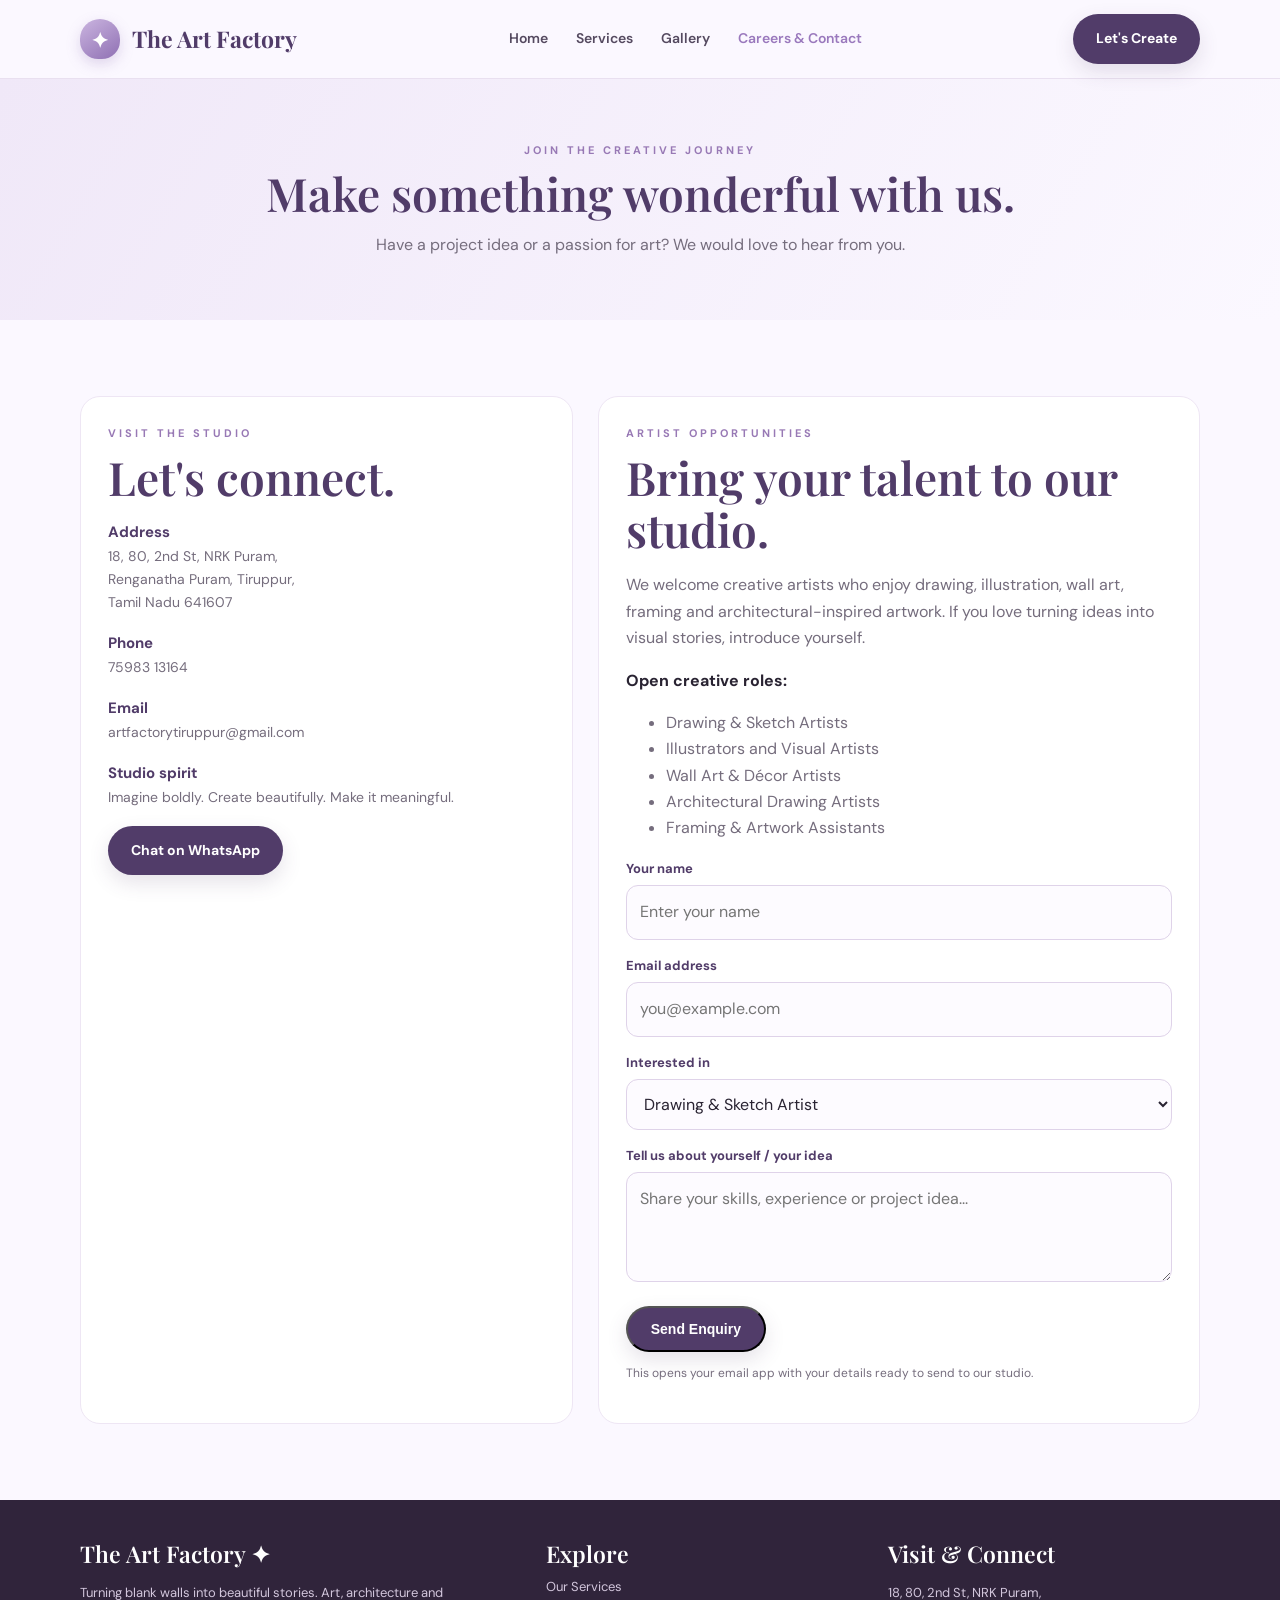
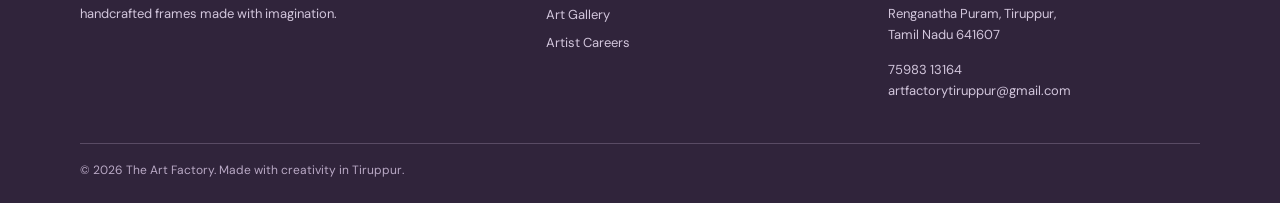
==== contact.html @ cb4524df "Initial commit" ====
<!doctype html>
<html lang="en"><head><meta charset="utf-8"><meta name="viewport" content="width=device-width, initial-scale=1"><meta name="description" content="The Art Factory - custom wall art, architectural drawings, frames and creative artwork in Tiruppur."><title>Careers & Contact | The Art Factory</title><link rel="stylesheet" href="assets/style.css"></head><body>
<header><div class="wrap nav"><a class="brand" href="index.html"><span class="mark">✦</span> The Art Factory</a><button class="menu" aria-label="Open menu">☰</button><nav class="links"><a class="" href="index.html">Home</a><a class="" href="services.html">Services</a><a class="" href="gallery.html">Gallery</a><a class="active" href="contact.html">Careers & Contact</a></nav><a class="btn" href="contact.html">Let's Create</a></div></header>

<main><section class="page-hero"><div class="wrap"><div class="eyebrow">Join the creative journey</div><h1>Make something wonderful with us.</h1><p>Have a project idea or a passion for art? We would love to hear from you.</p></div></section>
<section class="section"><div class="wrap"><div class="contact-grid"><div class="contact-box"><div class="eyebrow">Visit the studio</div><h2>Let's connect.</h2><div class="contact-line"><strong>Address</strong>18, 80, 2nd St, NRK Puram,<br>Renganatha Puram, Tiruppur,<br>Tamil Nadu 641607</div><div class="contact-line"><strong>Phone</strong><a href="tel:+917598313164">75983 13164</a></div><div class="contact-line"><strong>Email</strong><a href="mailto:artfactorytiruppur@gmail.com">artfactorytiruppur@gmail.com</a></div><div class="contact-line"><strong>Studio spirit</strong>Imagine boldly. Create beautifully. Make it meaningful.</div><a class="btn" href="https://wa.me/917598313164" target="_blank" rel="noopener">Chat on WhatsApp</a></div>
<div class="contact-box"><div class="eyebrow">Artist opportunities</div><h2>Bring your talent to our studio.</h2><p class="muted">We welcome creative artists who enjoy drawing, illustration, wall art, framing and architectural-inspired artwork. If you love turning ideas into visual stories, introduce yourself.</p><p><strong>Open creative roles:</strong></p><ul class="muted"><li>Drawing & Sketch Artists</li><li>Illustrators and Visual Artists</li><li>Wall Art & Décor Artists</li><li>Architectural Drawing Artists</li><li>Framing & Artwork Assistants</li></ul>
<form id="artistForm"><div class="form-row"><label for="name">Your name</label><input id="name" name="name" required placeholder="Enter your name"></div><div class="form-row"><label for="email">Email address</label><input id="email" name="email" type="email" required placeholder="you@example.com"></div><div class="form-row"><label for="role">Interested in</label><select id="role" name="role"><option>Drawing & Sketch Artist</option><option>Illustrator / Visual Artist</option><option>Wall Art & Décor Artist</option><option>Architectural Drawing Artist</option><option>Framing Assistant</option><option>Custom Art Project</option></select></div><div class="form-row"><label for="message">Tell us about yourself / your idea</label><textarea id="message" name="message" placeholder="Share your skills, experience or project idea..."></textarea></div><button class="btn" type="submit">Send Enquiry</button><p class="form-note">This opens your email app with your details ready to send to our studio.</p></form></div></div></div></section></main>
<footer><div class="wrap"><div class="footer-grid"><div><div class="footer-title">The Art Factory ✦</div><p>Turning blank walls into beautiful stories. Art, architecture and handcrafted frames made with imagination.</p></div><div><div class="footer-title">Explore</div><a href="services.html">Our Services</a><a href="gallery.html">Art Gallery</a><a href="contact.html">Artist Careers</a></div><div><div class="footer-title">Visit & Connect</div><p>18, 80, 2nd St, NRK Puram,<br>Renganatha Puram, Tiruppur,<br>Tamil Nadu 641607</p><p>75983 13164<br>artfactorytiruppur@gmail.com</p></div></div><div class="copyright">© 2026 The Art Factory. Made with creativity in Tiruppur.</div></div></footer><script src="assets/script.js"></script></body></html>
---- assets/style.css ----
@import url('https://fonts.googleapis.com/css2?family=DM+Sans:wght@400;500;600;700&family=Playfair+Display:wght@500;600;700&display=swap');
:root{--lav:#a88bc8;--deep:#513c69;--ink:#292332;--muted:#756d7d;--cream:#fbf8ff;--pale:#eee5f7;--gold:#d8b979}
*{box-sizing:border-box}html{scroll-behavior:smooth}body{margin:0;background:var(--cream);color:var(--ink);font-family:'DM Sans',sans-serif;line-height:1.65}a{color:inherit;text-decoration:none}.wrap{width:min(1120px,90%);margin:auto}
header{position:sticky;top:0;z-index:10;background:#fbf8fff0;backdrop-filter:blur(12px);border-bottom:1px solid #e9e0f0}.nav{height:78px;display:flex;align-items:center;justify-content:space-between}.brand{display:flex;align-items:center;gap:12px;font-family:'Playfair Display',serif;font-size:23px;color:var(--deep);font-weight:700}.mark{width:40px;height:40px;border-radius:50% 50% 45% 45%;background:linear-gradient(145deg,#cbb5e0,#8f70b3);display:grid;place-items:center;color:white;font-size:21px;box-shadow:0 5px 14px #8f70b344}.links{display:flex;gap:28px;align-items:center;font-size:14px;font-weight:600;color:#554a60}.links a:hover,.links a.active{color:#9a79bd}.menu{display:none;border:0;background:none;font-size:26px;color:var(--deep)}
.btn{display:inline-block;background:var(--deep);color:white;padding:13px 23px;border-radius:999px;font-weight:700;font-size:14px;box-shadow:0 8px 20px #513c6925;transition:.2s}.btn:hover{transform:translateY(-2px);background:#6a4e86}.btn.light{background:white;color:var(--deep);border:1px solid #e3d7ed}.eyebrow{text-transform:uppercase;letter-spacing:3px;font-size:11px;font-weight:700;color:#9879b5}.hero{padding:76px 0 80px;background:radial-gradient(circle at 80% 20%,#e8dff2 0,transparent 30%),linear-gradient(120deg,#fbf8ff,#f2eafa)}.hero-grid{display:grid;grid-template-columns:1.02fr .98fr;gap:50px;align-items:center}.hero h1{font:600 clamp(42px,5.6vw,68px)/1.08 'Playfair Display',serif;color:var(--deep);margin:14px 0 20px}.hero p{color:var(--muted);max-width:510px;font-size:17px}.actions{display:flex;gap:12px;flex-wrap:wrap;margin-top:28px}.art-frame{position:relative;min-height:420px;border-radius:48% 48% 18px 18px;background:linear-gradient(145deg,#d9c9e9,#a98bc9);overflow:hidden;box-shadow:0 25px 55px #59416c24}.art-frame:before{content:"";position:absolute;width:72%;height:75%;left:14%;top:13%;border:12px solid #f8f0df;background:linear-gradient(135deg,#b9d0c3,#f1d4c8 52%,#d9c6e8);box-shadow:0 12px 22px #4c365533}.art-frame svg{position:absolute;width:75%;height:75%;left:12.5%;top:13%;z-index:1}.stamp{position:absolute;right:2%;bottom:8%;background:#fffaf0;padding:15px 20px;border-radius:50%;font:600 15px 'Playfair Display';color:var(--deep);transform:rotate(8deg);box-shadow:0 8px 25px #513c6925}
.section{padding:76px 0}.section-head{text-align:center;max-width:650px;margin:0 auto 38px}.section h2,.page-hero h1{font:600 clamp(32px,4vw,46px)/1.15 'Playfair Display',serif;color:var(--deep);margin:8px 0 12px}.section-head p,.muted{color:var(--muted)}.cards{display:grid;grid-template-columns:repeat(3,1fr);gap:20px}.card{background:white;border:1px solid #eee6f4;border-radius:20px;padding:26px;box-shadow:0 10px 30px #50396709}.card .icon{width:52px;height:52px;border-radius:16px;background:#f0e8f7;display:grid;place-items:center;font-size:25px;margin-bottom:16px}.card h3{font:600 22px 'Playfair Display';color:var(--deep);margin:0 0 8px}.card p{color:var(--muted);font-size:14px;margin:0}.band{background:var(--deep);color:white;padding:55px 0}.band-inner{display:flex;justify-content:space-between;align-items:center;gap:25px}.band h2{font:600 34px 'Playfair Display';margin:0}.band p{color:#e5dced;margin:6px 0 0}.band .btn{background:#fff;color:var(--deep)}
.page-hero{padding:62px 0;background:linear-gradient(120deg,#f0e8f8,#fbf8ff);text-align:center}.page-hero p{max-width:650px;margin:0 auto;color:var(--muted)}.two-col{display:grid;grid-template-columns:1fr 1fr;gap:42px;align-items:center}.visual-card{background:linear-gradient(145deg,#e8ddf2,#c7b1dc);border-radius:24px;padding:22px;min-height:300px;display:grid;place-items:center}.visual-card svg{width:100%;max-height:330px}.gallery{display:grid;grid-template-columns:repeat(3,1fr);gap:18px}.piece{border-radius:18px;overflow:hidden;background:white;border:1px solid #eee6f4}.piece-art{height:220px;display:grid;place-items:center;background:#eee5f7}.piece-art svg{width:90%;height:90%}.piece:nth-child(2) .piece-art{background:#f4e9e2}.piece:nth-child(3) .piece-art{background:#e5eee9}.piece:nth-child(4) .piece-art{background:#f2e8d8}.piece:nth-child(5) .piece-art{background:#e8e5f3}.piece:nth-child(6) .piece-art{background:#f4e3e9}.piece-info{padding:17px}.piece-info h3{margin:0;color:var(--deep);font:600 20px 'Playfair Display'}.piece-info p{margin:4px 0 0;color:var(--muted);font-size:13px}
.contact-grid{display:grid;grid-template-columns:.9fr 1.1fr;gap:25px}.contact-box{background:white;border:1px solid #eee6f4;border-radius:20px;padding:27px}.contact-line{margin:17px 0;color:var(--muted);font-size:14px}.contact-line strong{display:block;color:var(--deep);font-size:15px}.form-row{margin-bottom:15px}.form-row label{display:block;font-size:13px;font-weight:700;color:var(--deep);margin-bottom:6px}.form-row input,.form-row textarea,.form-row select{width:100%;border:1px solid #dfd3e9;border-radius:12px;padding:13px;font:inherit;background:#fdfbff;color:var(--ink)}.form-row textarea{min-height:110px;resize:vertical}.form-note{font-size:12px;color:var(--muted)}
footer{background:#30243b;color:#e9e0ef;padding:38px 0 22px}.footer-grid{display:grid;grid-template-columns:1.4fr 1fr 1fr;gap:30px}.footer-title{font:600 23px 'Playfair Display';color:white}.footer-grid p,.footer-grid a{font-size:13px;color:#d2c6dc}.footer-grid a{display:block;margin:7px 0}.copyright{border-top:1px solid #594b64;margin-top:28px;padding-top:17px;font-size:12px;color:#b9a9c5}
@media(max-width:760px){.links{display:none;position:absolute;top:78px;left:0;right:0;background:#fbf8ff;padding:20px 5%;flex-direction:column;align-items:flex-start;border-bottom:1px solid #e9e0f0}.links.show{display:flex}.menu{display:block}.nav .btn{display:none}.hero{padding:52px 0}.hero-grid,.two-col,.contact-grid{grid-template-columns:1fr}.art-frame{min-height:330px}.cards,.gallery{grid-template-columns:1fr 1fr}.band-inner{display:block}.band .btn{margin-top:20px}.footer-grid{grid-template-columns:1fr 1fr}.footer-grid>div:first-child{grid-column:1/-1}}
@media(max-width:480px){.cards,.gallery,.footer-grid{grid-template-columns:1fr}.hero h1{font-size:43px}.art-frame{min-height:280px}}
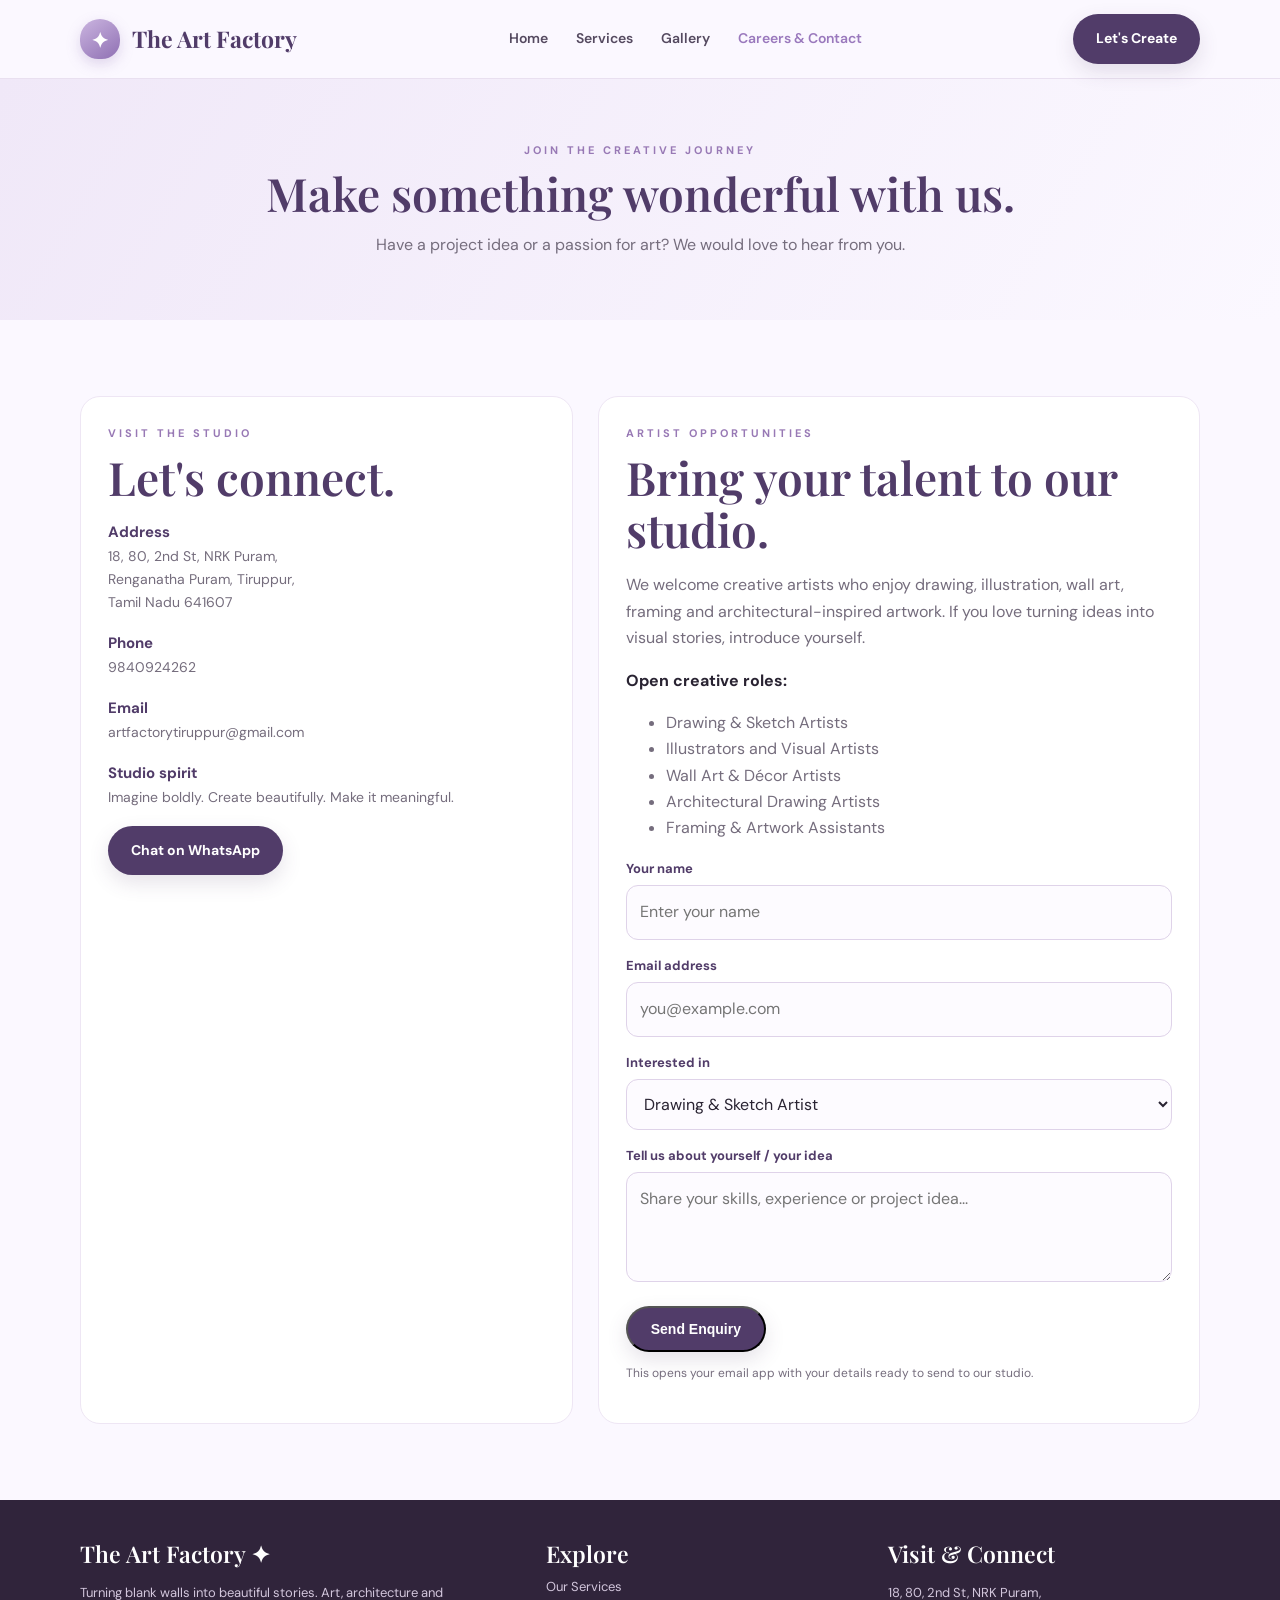
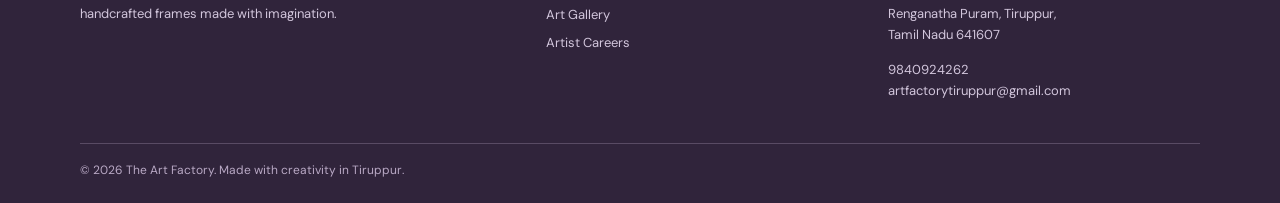
==== commit 761cfb15: "Revise contact details and enhance footer section Updated contact information and added new contact " ====
--- a/contact.html
+++ b/contact.html
@@ -3,7 +3,7 @@
 <header><div class="wrap nav"><a class="brand" href="index.html"><span class="mark">✦</span> The Art Factory</a><button class="menu" aria-label="Open menu">☰</button><nav class="links"><a class="" href="index.html">Home</a><a class="" href="services.html">Services</a><a class="" href="gallery.html">Gallery</a><a class="active" href="contact.html">Careers & Contact</a></nav><a class="btn" href="contact.html">Let's Create</a></div></header>
 
 <main><section class="page-hero"><div class="wrap"><div class="eyebrow">Join the creative journey</div><h1>Make something wonderful with us.</h1><p>Have a project idea or a passion for art? We would love to hear from you.</p></div></section>
-<section class="section"><div class="wrap"><div class="contact-grid"><div class="contact-box"><div class="eyebrow">Visit the studio</div><h2>Let's connect.</h2><div class="contact-line"><strong>Address</strong>18, 80, 2nd St, NRK Puram,<br>Renganatha Puram, Tiruppur,<br>Tamil Nadu 641607</div><div class="contact-line"><strong>Phone</strong><a href="tel:+917598313164">75983 13164</a></div><div class="contact-line"><strong>Email</strong><a href="mailto:artfactorytiruppur@gmail.com">artfactorytiruppur@gmail.com</a></div><div class="contact-line"><strong>Studio spirit</strong>Imagine boldly. Create beautifully. Make it meaningful.</div><a class="btn" href="https://wa.me/917598313164" target="_blank" rel="noopener">Chat on WhatsApp</a></div>
+<section class="section"><div class="wrap"><div class="contact-grid"><div class="contact-box"><div class="eyebrow">Visit the studio</div><h2>Let's connect.</h2><div class="contact-line"><strong>Address</strong>18, 80, 2nd St, NRK Puram,<br>Renganatha Puram, Tiruppur,<br>Tamil Nadu 641607</div><div class="contact-line"><strong>Phone</strong><a href="tel:9840924262">9840924262</a></div><div class="contact-line"><strong>Email</strong><a href="mailto:artfactorytiruppur@gmail.com">artfactorytiruppur@gmail.com</a></div><div class="contact-line"><strong>Studio spirit</strong>Imagine boldly. Create beautifully. Make it meaningful.</div><a class="btn" href="https://wa.me/917598313164" target="_blank" rel="noopener">Chat on WhatsApp</a></div>
 <div class="contact-box"><div class="eyebrow">Artist opportunities</div><h2>Bring your talent to our studio.</h2><p class="muted">We welcome creative artists who enjoy drawing, illustration, wall art, framing and architectural-inspired artwork. If you love turning ideas into visual stories, introduce yourself.</p><p><strong>Open creative roles:</strong></p><ul class="muted"><li>Drawing & Sketch Artists</li><li>Illustrators and Visual Artists</li><li>Wall Art & Décor Artists</li><li>Architectural Drawing Artists</li><li>Framing & Artwork Assistants</li></ul>
 <form id="artistForm"><div class="form-row"><label for="name">Your name</label><input id="name" name="name" required placeholder="Enter your name"></div><div class="form-row"><label for="email">Email address</label><input id="email" name="email" type="email" required placeholder="you@example.com"></div><div class="form-row"><label for="role">Interested in</label><select id="role" name="role"><option>Drawing & Sketch Artist</option><option>Illustrator / Visual Artist</option><option>Wall Art & Décor Artist</option><option>Architectural Drawing Artist</option><option>Framing Assistant</option><option>Custom Art Project</option></select></div><div class="form-row"><label for="message">Tell us about yourself / your idea</label><textarea id="message" name="message" placeholder="Share your skills, experience or project idea..."></textarea></div><button class="btn" type="submit">Send Enquiry</button><p class="form-note">This opens your email app with your details ready to send to our studio.</p></form></div></div></div></section></main>
-<footer><div class="wrap"><div class="footer-grid"><div><div class="footer-title">The Art Factory ✦</div><p>Turning blank walls into beautiful stories. Art, architecture and handcrafted frames made with imagination.</p></div><div><div class="footer-title">Explore</div><a href="services.html">Our Services</a><a href="gallery.html">Art Gallery</a><a href="contact.html">Artist Careers</a></div><div><div class="footer-title">Visit & Connect</div><p>18, 80, 2nd St, NRK Puram,<br>Renganatha Puram, Tiruppur,<br>Tamil Nadu 641607</p><p>75983 13164<br>artfactorytiruppur@gmail.com</p></div></div><div class="copyright">© 2026 The Art Factory. Made with creativity in Tiruppur.</div></div></footer><script src="assets/script.js"></script></body></html>+<footer><div class="wrap"><div class="footer-grid"><div><div class="footer-title">The Art Factory ✦</div><p>Turning blank walls into beautiful stories. Art, architecture and handcrafted frames made with imagination.</p></div><div><div class="footer-title">Explore</div><a href="services.html">Our Services</a><a href="gallery.html">Art Gallery</a><a href="contact.html">Artist Careers</a></div><div><div class="footer-title">Visit & Connect</div><p>18, 80, 2nd St, NRK Puram,<br>Renganatha Puram, Tiruppur,<br>Tamil Nadu 641607</p><p>9840924262<br>artfactorytiruppur@gmail.com</p></div></div><div class="copyright">© 2026 The Art Factory. Made with creativity in Tiruppur.</div></div></footer><script src="assets/script.js"></script></body></html>
